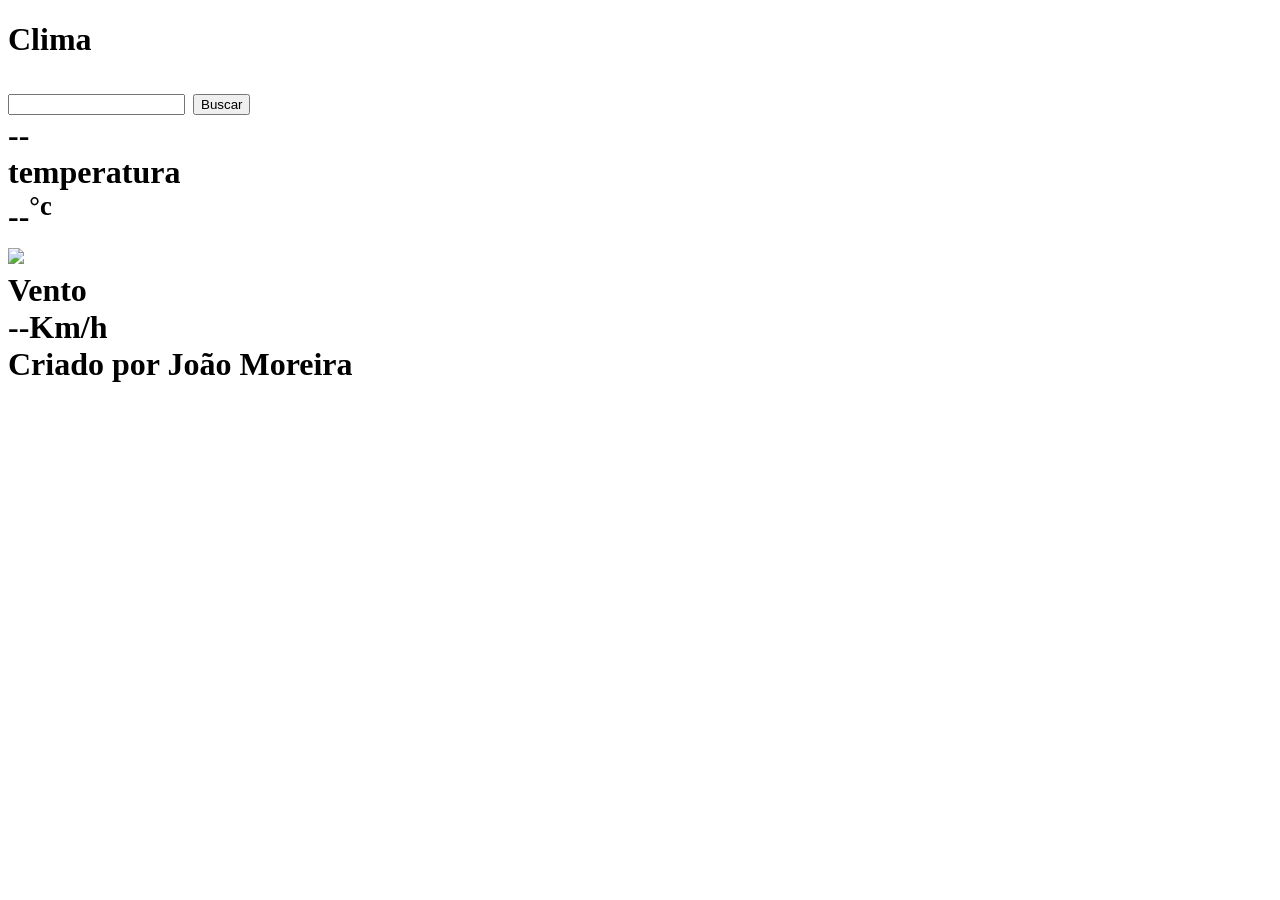
==== index.html @ 2b191375 "first commit" ====
<!DOCTYPE html>
<html lang="pt">
<head>
   <meta charset="UTF-8">
   <meta http-equiv="X-UA-Compatible" content="IE=edge">
   <meta name="viewport" content="width=diverce-width,initial-scale=1.0">
   <title>clima</title>
   <link rel="stylesheet" href="style.css"/>  
   </head>
   <body>
   <h1>Clima<h1>
   <form class="busca">
     <input type="search" id="searchInput"/>
     <button>Buscar</button>
     </form>
     <div class="resultado">
       <div class="titulo">--</div>
       
       <div class="info">
        <div class="temp">
        <div class="tempTitulo">temperatura</div>
        <div class="temInfo">--<sup>°c</sup></div>
        <img src="http://operweathermap.org/img/wn/10d@2x.png"/>
       </div>
       <div class="vento">
        <div class="ventoTitulo">Vento</div>
        <div class="ventoInfo">--<span>Km/h</span></div>
        <div class="ventoPonto" style="transform: rotate(0deg)"></div>
         </div>
    </div>
  </div>
</div> 
<div class="aviso"></div>
<footer>Criado por João Moreira</footer>
</body>
</html>
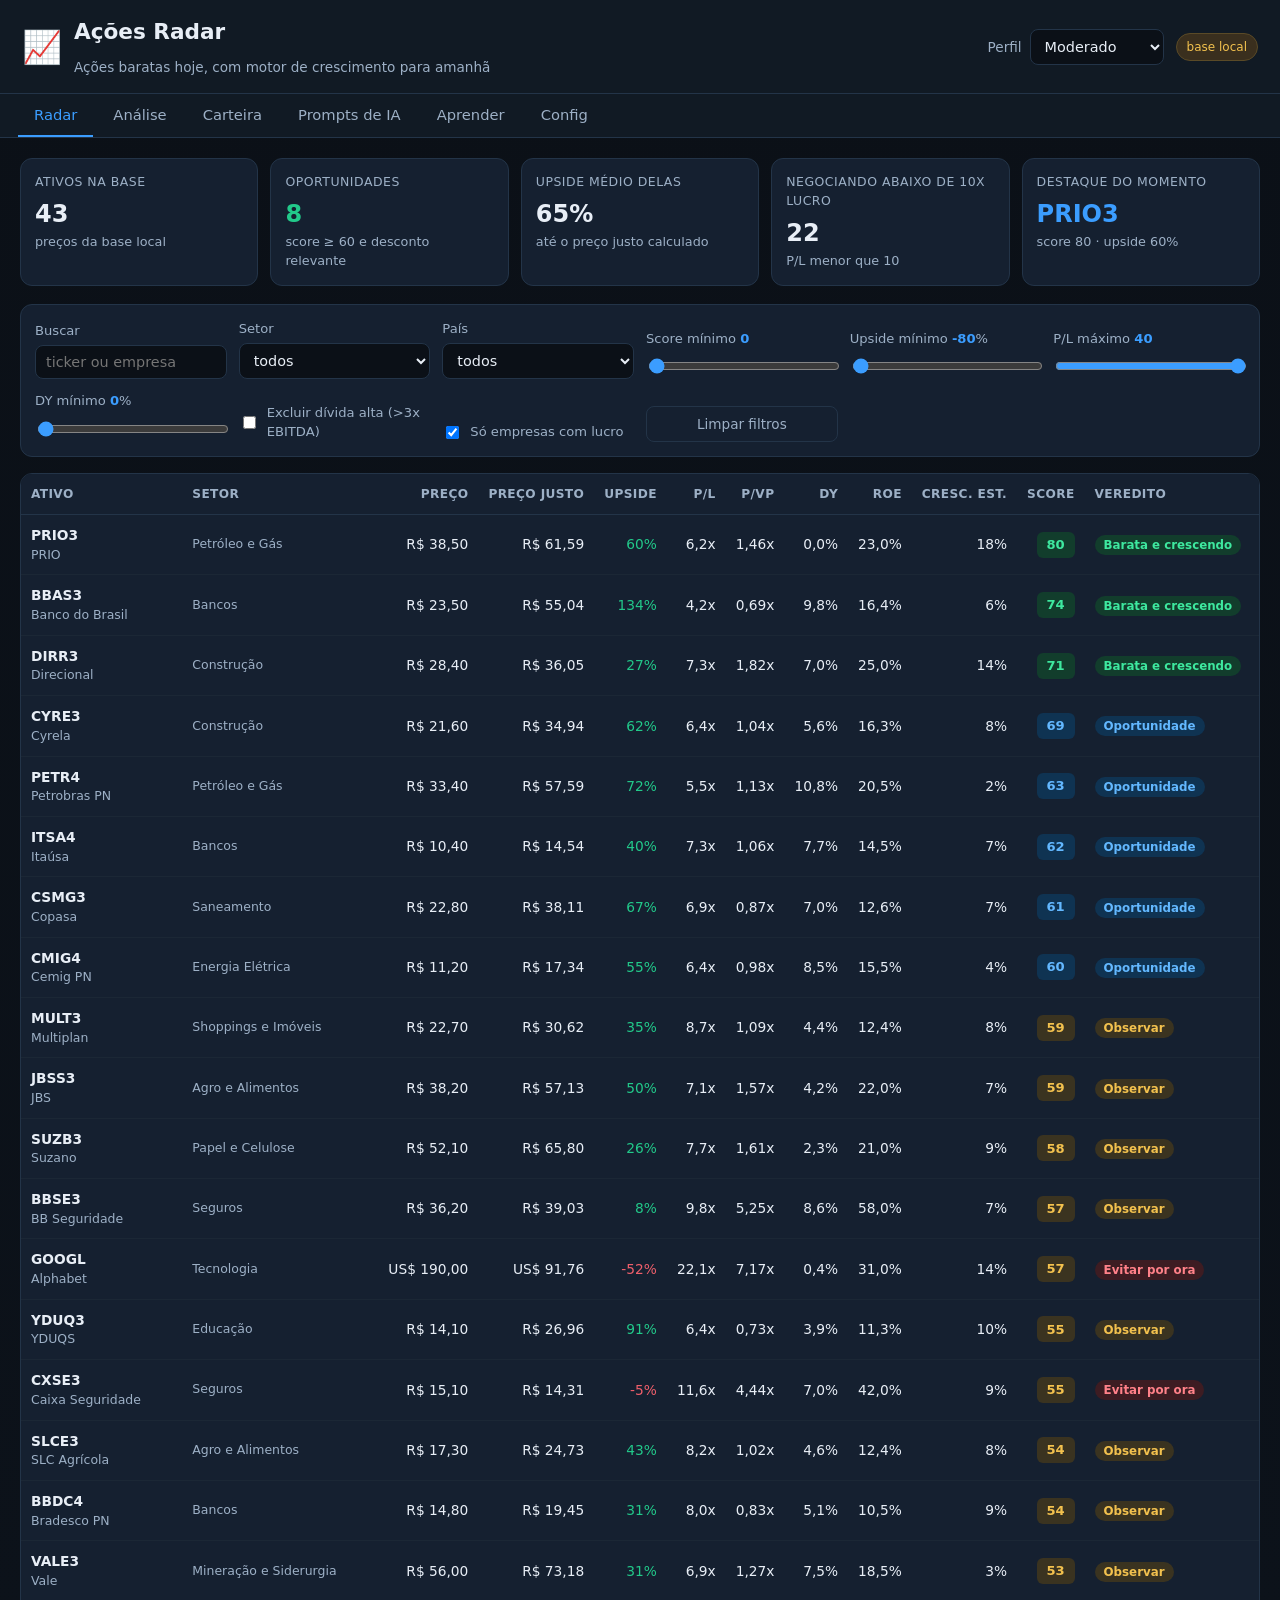
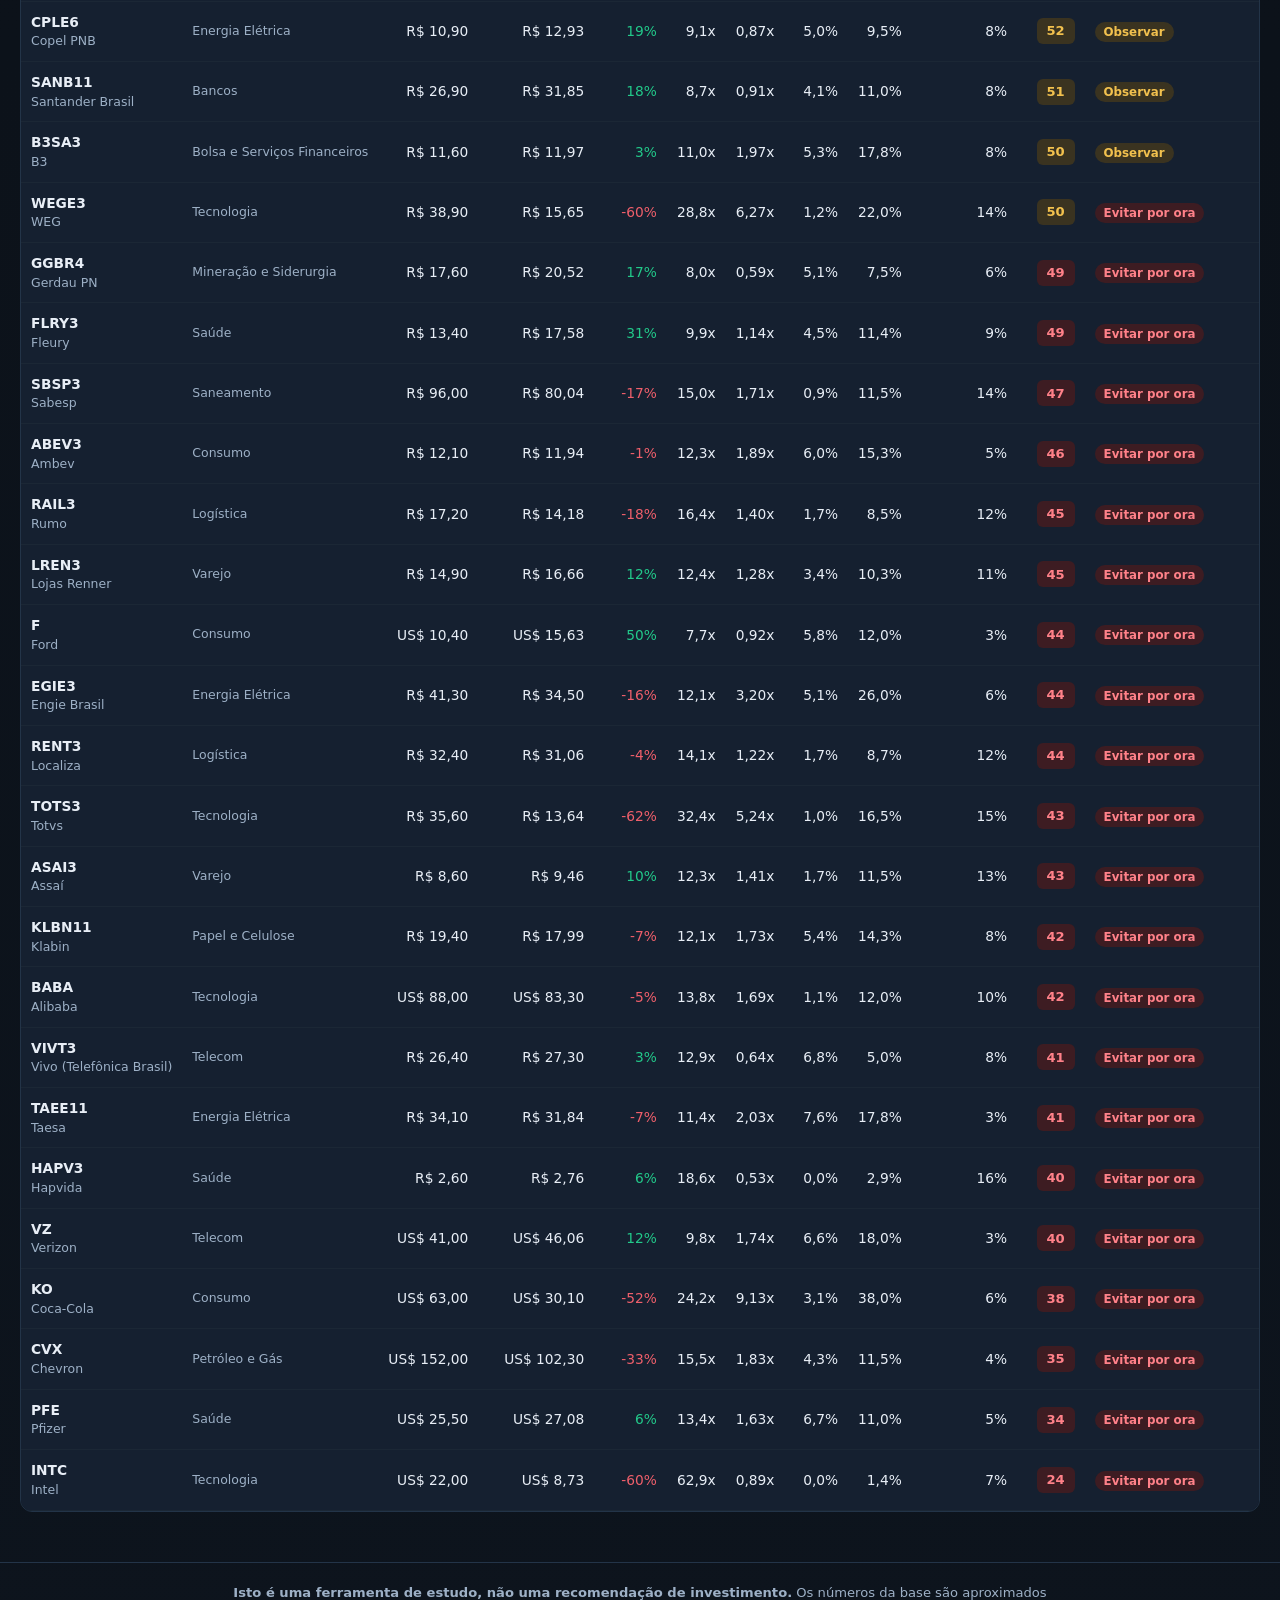
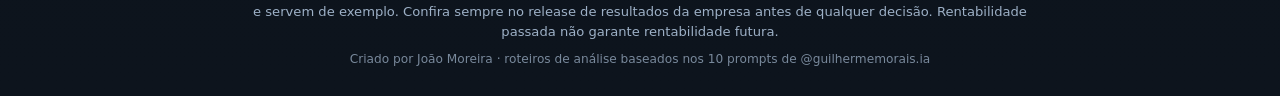
==== commit f3fe2872: "Cria Ações Radar: app para achar ações baratas com potencial de crescimento Aplicação web (HTML/CSS/" ====
--- a/index.html
+++ b/index.html
@@ -1,36 +1,211 @@
 <!DOCTYPE html>
-<html lang="pt">
+<html lang="pt-BR">
 <head>
-   <meta charset="UTF-8">
-   <meta http-equiv="X-UA-Compatible" content="IE=edge">
-   <meta name="viewport" content="width=diverce-width,initial-scale=1.0">
-   <title>clima</title>
-   <link rel="stylesheet" href="style.css"/>  
-   </head>
-   <body>
-   <h1>Clima<h1>
-   <form class="busca">
-     <input type="search" id="searchInput"/>
-     <button>Buscar</button>
-     </form>
-     <div class="resultado">
-       <div class="titulo">--</div>
-       
-       <div class="info">
-        <div class="temp">
-        <div class="tempTitulo">temperatura</div>
-        <div class="temInfo">--<sup>°c</sup></div>
-        <img src="http://operweathermap.org/img/wn/10d@2x.png"/>
-       </div>
-       <div class="vento">
-        <div class="ventoTitulo">Vento</div>
-        <div class="ventoInfo">--<span>Km/h</span></div>
-        <div class="ventoPonto" style="transform: rotate(0deg)"></div>
-         </div>
-    </div>
-  </div>
-</div> 
-<div class="aviso"></div>
-<footer>Criado por João Moreira</footer>
+<meta charset="UTF-8">
+<meta name="viewport" content="width=device-width, initial-scale=1.0">
+<title>Ações Radar — encontre ações baratas com potencial de crescimento</title>
+<meta name="description" content="App para estudar e indicar ações com preço abaixo do valor justo e motor de crescimento.">
+<link rel="stylesheet" href="style.css">
+</head>
+<body>
+
+<header class="topo">
+  <div class="marca">
+    <span class="logo">📈</span>
+    <div>
+      <h1>Ações Radar</h1>
+      <p class="sub">Ações baratas hoje, com motor de crescimento para amanhã</p>
+    </div>
+  </div>
+  <div class="topo-acoes">
+    <label class="campo-inline">
+      <span>Perfil</span>
+      <select id="perfil">
+        <option value="conservador">Conservador</option>
+        <option value="moderado" selected>Moderado</option>
+        <option value="agressivo">Agressivo</option>
+      </select>
+    </label>
+    <span id="badgeDados" class="badge-dados" title="Origem dos dados">base local</span>
+  </div>
+</header>
+
+<nav class="abas" id="abas">
+  <button class="aba ativa" data-aba="radar">Radar</button>
+  <button class="aba" data-aba="analise">Análise</button>
+  <button class="aba" data-aba="carteira">Carteira</button>
+  <button class="aba" data-aba="prompts">Prompts de IA</button>
+  <button class="aba" data-aba="aprender">Aprender</button>
+  <button class="aba" data-aba="config">Config</button>
+</nav>
+
+<main>
+
+<!-- ================= RADAR ================= -->
+<section class="painel ativo" id="painel-radar">
+  <div class="resumo" id="resumo"></div>
+
+  <div class="filtros">
+    <label class="campo"><span>Buscar</span>
+      <input type="search" id="fBusca" placeholder="ticker ou empresa">
+    </label>
+    <label class="campo"><span>Setor</span>
+      <select id="fSetor"><option value="">todos</option></select>
+    </label>
+    <label class="campo"><span>País</span>
+      <select id="fPais">
+        <option value="">todos</option>
+        <option value="BR">Brasil</option>
+        <option value="US">EUA</option>
+      </select>
+    </label>
+    <label class="campo"><span>Score mínimo <b id="vScore">0</b></span>
+      <input type="range" id="fScore" min="0" max="90" value="0" step="5">
+    </label>
+    <label class="campo"><span>Upside mínimo <b id="vUpside">-80</b>%</span>
+      <input type="range" id="fUpside" min="-80" max="100" value="-80" step="5">
+    </label>
+    <label class="campo"><span>P/L máximo <b id="vPL">40</b></span>
+      <input type="range" id="fPL" min="3" max="40" value="40" step="1">
+    </label>
+    <label class="campo"><span>DY mínimo <b id="vDY">0</b>%</span>
+      <input type="range" id="fDY" min="0" max="10" value="0" step="0.5">
+    </label>
+    <label class="campo check">
+      <input type="checkbox" id="fDivida"> <span>Excluir dívida alta (&gt;3x EBITDA)</span>
+    </label>
+    <label class="campo check">
+      <input type="checkbox" id="fLucro" checked> <span>Só empresas com lucro</span>
+    </label>
+    <button class="btn-ghost" id="limparFiltros">Limpar filtros</button>
+  </div>
+
+  <div class="tabela-wrap">
+    <table class="tabela" id="tabela">
+      <thead>
+        <tr>
+          <th data-sort="ticker">Ativo</th>
+          <th data-sort="setor">Setor</th>
+          <th data-sort="preco" class="n">Preço</th>
+          <th data-sort="justo" class="n">Preço justo</th>
+          <th data-sort="upside" class="n">Upside</th>
+          <th data-sort="pl" class="n">P/L</th>
+          <th data-sort="pvp" class="n">P/VP</th>
+          <th data-sort="dy" class="n">DY</th>
+          <th data-sort="roe" class="n">ROE</th>
+          <th data-sort="cresc" class="n">Cresc. est.</th>
+          <th data-sort="score" class="n">Score</th>
+          <th>Veredito</th>
+          <th></th>
+        </tr>
+      </thead>
+      <tbody id="corpoTabela"></tbody>
+    </table>
+    <p class="vazio" id="vazio" hidden>Nenhuma ação passou nos filtros. Afrouxe algum critério.</p>
+  </div>
+</section>
+
+<!-- ================= ANÁLISE ================= -->
+<section class="painel" id="painel-analise">
+  <div class="linha-topo">
+    <label class="campo"><span>Ação</span>
+      <select id="selAtivo"></select>
+    </label>
+    <button class="btn" id="btnAddCarteira">+ Adicionar à carteira</button>
+  </div>
+  <div id="detalhe"></div>
+</section>
+
+<!-- ================= CARTEIRA ================= -->
+<section class="painel" id="painel-carteira">
+  <form class="form-carteira" id="formCarteira">
+    <label class="campo"><span>Ativo</span><select id="cAtivo"></select></label>
+    <label class="campo"><span>Quantidade</span><input type="number" id="cQtd" min="1" step="1" value="100"></label>
+    <label class="campo"><span>Preço médio pago</span><input type="number" id="cPreco" min="0" step="0.01" placeholder="0,00"></label>
+    <button class="btn" type="submit">Adicionar</button>
+  </form>
+  <div id="carteiraResumo"></div>
+  <div class="tabela-wrap">
+    <table class="tabela" id="tabelaCarteira">
+      <thead><tr>
+        <th>Ativo</th><th class="n">Qtd</th><th class="n">Preço médio</th><th class="n">Preço atual</th>
+        <th class="n">Investido</th><th class="n">Valor hoje</th><th class="n">Resultado</th>
+        <th class="n">% carteira</th><th class="n">Score</th><th class="n">Upside</th><th></th>
+      </tr></thead>
+      <tbody id="corpoCarteira"></tbody>
+    </table>
+  </div>
+  <div id="riscoCarteira"></div>
+</section>
+
+<!-- ================= PROMPTS ================= -->
+<section class="painel" id="painel-prompts">
+  <div class="aviso-box">
+    <strong>Como usar:</strong> escolha um roteiro, preencha os campos (o app já preenche com a ação selecionada
+    no Radar quando faz sentido), clique em <em>Gerar</em> e cole o texto em qualquer IA.
+    Peça sempre que a IA cite as fontes e a data dos números — modelos de linguagem não têm cotação em tempo real.
+  </div>
+  <div class="prompts-grid" id="promptsGrid"></div>
+</section>
+
+<!-- ================= APRENDER ================= -->
+<section class="painel" id="painel-aprender">
+  <div id="aprenderConteudo"></div>
+</section>
+
+<!-- ================= CONFIG ================= -->
+<section class="painel" id="painel-config">
+  <div class="cartao">
+    <h2>Premissas do modelo</h2>
+    <p class="ajuda">Estes números mudam o preço justo calculado. Mexa com critério: quanto maior a taxa de desconto, mais conservador (e mais baixo) fica o preço justo.</p>
+    <div class="grade-config">
+      <label class="campo"><span>Taxa de desconto (% a.a.) <b id="vTaxa">13</b></span>
+        <input type="range" id="pTaxa" min="8" max="20" step="0.5" value="13"></label>
+      <label class="campo"><span>Crescimento perpétuo (% a.a.) <b id="vPerp">4</b></span>
+        <input type="range" id="pPerp" min="0" max="6" step="0.5" value="4"></label>
+      <label class="campo"><span>Yield desejado — método Bazin (%) <b id="vYield">6</b></span>
+        <input type="range" id="pYield" min="3" max="12" step="0.5" value="6"></label>
+      <label class="campo"><span>Margem de segurança exigida (%) <b id="vMargem">25</b></span>
+        <input type="range" id="pMargem" min="0" max="50" step="5" value="25"></label>
+    </div>
+  </div>
+
+  <div class="cartao">
+    <h2>Preços em tempo real (opcional)</h2>
+    <p class="ajuda">A base local traz preços de exemplo. Para puxar a cotação atual, cole um token gratuito da
+      <a href="https://brapi.dev" target="_blank" rel="noopener">brapi.dev</a> (ações da B3). O token fica salvo só no seu navegador.</p>
+    <div class="linha-topo">
+      <label class="campo"><span>Token brapi</span><input type="password" id="token" placeholder="seu token"></label>
+      <button class="btn" id="btnAtualizar">Atualizar preços</button>
+      <span id="statusApi" class="status"></span>
+    </div>
+  </div>
+
+  <div class="cartao">
+    <h2>Editar a base de dados</h2>
+    <p class="ajuda">Os fundamentos abaixo alimentam todo o app. Atualize com os números do último balanço
+      (site de RI da empresa, Status Invest, Fundamentei) e clique em salvar. Fica guardado no seu navegador.</p>
+    <textarea id="editorDados" spellcheck="false"></textarea>
+    <div class="linha-topo">
+      <button class="btn" id="btnSalvarDados">Salvar base</button>
+      <button class="btn-ghost" id="btnResetDados">Restaurar base original</button>
+      <span id="statusDados" class="status"></span>
+    </div>
+  </div>
+</section>
+
+</main>
+
+<footer class="rodape">
+  <p><strong>Isto é uma ferramenta de estudo, não uma recomendação de investimento.</strong>
+     Os números da base são aproximados e servem de exemplo. Confira sempre no release de resultados da empresa
+     antes de qualquer decisão. Rentabilidade passada não garante rentabilidade futura.</p>
+  <p class="creditos">Criado por João Moreira · roteiros de análise baseados nos 10 prompts de @guilhermemorais.ia</p>
+</footer>
+
+<script src="js/data.js"></script>
+<script src="js/engine.js"></script>
+<script src="js/prompts.js"></script>
+<script src="js/app.js"></script>
 </body>
 </html>
--- a/style.css
+++ b/style.css
@@ -0,0 +1,212 @@
+/* ===== Ações Radar — estilos ===== */
+:root{
+  --bg:#0b1017;
+  --bg2:#111a24;
+  --card:#152030;
+  --card2:#1b2a3d;
+  --linha:#233448;
+  --txt:#e8eef6;
+  --txt2:#9db0c6;
+  --azul:#3b9dff;
+  --verde:#22c98a;
+  --amarelo:#f2c14e;
+  --laranja:#f28f4e;
+  --vermelho:#ef5f6b;
+  --roxo:#a78bfa;
+  --raio:12px;
+}
+*{box-sizing:border-box}
+body{
+  margin:0;
+  background:linear-gradient(180deg,#0b1017 0%,#0d141d 100%);
+  color:var(--txt);
+  font-family:"Segoe UI",system-ui,-apple-system,Roboto,Arial,sans-serif;
+  font-size:15px;
+  line-height:1.5;
+  min-height:100vh;
+}
+a{color:var(--azul)}
+h1,h2,h3{margin:0 0 .4em}
+h1{font-size:1.35rem}
+h2{font-size:1.1rem}
+
+/* ---- topo ---- */
+.topo{
+  display:flex;justify-content:space-between;align-items:center;gap:16px;flex-wrap:wrap;
+  padding:16px 22px;background:var(--bg2);border-bottom:1px solid var(--linha);
+}
+.marca{display:flex;align-items:center;gap:12px}
+.logo{font-size:2rem}
+.sub{margin:0;color:var(--txt2);font-size:.85rem}
+.topo-acoes{display:flex;align-items:center;gap:12px}
+.badge-dados{
+  background:#1e3a2c;color:var(--verde);border:1px solid #275a41;
+  padding:4px 10px;border-radius:999px;font-size:.75rem
+}
+.badge-dados.local{background:#3a2f1e;color:var(--amarelo);border-color:#5a4a27}
+
+/* ---- abas ---- */
+.abas{display:flex;gap:4px;padding:0 18px;background:var(--bg2);border-bottom:1px solid var(--linha);overflow-x:auto}
+.aba{
+  background:none;border:none;border-bottom:2px solid transparent;color:var(--txt2);
+  padding:12px 16px;font-size:.92rem;cursor:pointer;white-space:nowrap;font-family:inherit
+}
+.aba:hover{color:var(--txt)}
+.aba.ativa{color:var(--azul);border-bottom-color:var(--azul)}
+
+main{padding:20px;max-width:1400px;margin:0 auto}
+.painel{display:none}
+.painel.ativo{display:block}
+
+/* ---- resumo ---- */
+.resumo{display:grid;grid-template-columns:repeat(auto-fit,minmax(180px,1fr));gap:12px;margin-bottom:18px}
+.kpi{background:var(--card);border:1px solid var(--linha);border-radius:var(--raio);padding:14px}
+.kpi .rot{color:var(--txt2);font-size:.78rem;text-transform:uppercase;letter-spacing:.04em}
+.kpi .val{font-size:1.5rem;font-weight:700;margin-top:4px}
+.kpi .obs{color:var(--txt2);font-size:.8rem}
+
+/* ---- filtros ---- */
+.filtros{
+  display:grid;grid-template-columns:repeat(auto-fit,minmax(190px,1fr));gap:12px;align-items:end;
+  background:var(--card);border:1px solid var(--linha);border-radius:var(--raio);padding:14px;margin-bottom:16px
+}
+.campo{display:flex;flex-direction:column;gap:5px;font-size:.82rem;color:var(--txt2)}
+.campo b{color:var(--azul)}
+.campo.check{flex-direction:row;align-items:center;gap:8px}
+.campo-inline{display:flex;align-items:center;gap:8px;font-size:.85rem;color:var(--txt2)}
+input,select,textarea{
+  background:var(--bg);border:1px solid var(--linha);color:var(--txt);
+  border-radius:8px;padding:8px 10px;font-size:.9rem;font-family:inherit;width:100%
+}
+input[type=range]{padding:0;height:22px;accent-color:var(--azul)}
+input[type=checkbox]{width:auto}
+textarea{min-height:220px;font-family:ui-monospace,Consolas,monospace;font-size:.8rem;resize:vertical}
+.btn{
+  background:var(--azul);border:none;color:#04121f;font-weight:700;
+  padding:9px 16px;border-radius:8px;cursor:pointer;font-size:.88rem;font-family:inherit
+}
+.btn:hover{filter:brightness(1.1)}
+.btn-ghost{
+  background:transparent;border:1px solid var(--linha);color:var(--txt2);
+  padding:9px 14px;border-radius:8px;cursor:pointer;font-size:.85rem;font-family:inherit
+}
+.btn-ghost:hover{color:var(--txt);border-color:var(--azul)}
+.btn-mini{background:var(--card2);border:1px solid var(--linha);color:var(--azul);
+  padding:4px 10px;border-radius:6px;cursor:pointer;font-size:.78rem;font-family:inherit}
+.btn-mini:hover{background:var(--linha)}
+
+/* ---- tabela ---- */
+.tabela-wrap{overflow-x:auto;background:var(--card);border:1px solid var(--linha);border-radius:var(--raio)}
+.tabela{width:100%;border-collapse:collapse;font-size:.86rem;min-width:1020px}
+.tabela th{
+  text-align:left;padding:11px 10px;color:var(--txt2);font-weight:600;font-size:.76rem;
+  text-transform:uppercase;letter-spacing:.03em;border-bottom:1px solid var(--linha);
+  cursor:pointer;user-select:none;white-space:nowrap;position:sticky;top:0;background:var(--card)
+}
+.tabela th.n,.tabela td.n{text-align:right}
+.tabela th:hover{color:var(--azul)}
+.tabela td{padding:10px;border-bottom:1px solid #1b2735;white-space:nowrap}
+.tabela tbody tr:hover{background:var(--card2)}
+.tk{font-weight:700}
+.nm{color:var(--txt2);font-size:.78rem}
+.pos{color:var(--verde)}
+.neg{color:var(--vermelho)}
+
+.pill{padding:3px 9px;border-radius:999px;font-size:.74rem;font-weight:600;white-space:nowrap}
+.pill.otimo{background:#123d2c;color:#3ee89f}
+.pill.bom{background:#0f3352;color:#63b8ff}
+.pill.neutro{background:#3a3320;color:#f2c14e}
+.pill.caro{background:#3b2a18;color:#f6a35c}
+.pill.ruim{background:#3d1c22;color:#ff8189}
+
+.score-bola{
+  display:inline-flex;align-items:center;justify-content:center;
+  width:38px;height:26px;border-radius:6px;font-weight:700;font-size:.82rem
+}
+.s-alto{background:#123d2c;color:#3ee89f}
+.s-medio{background:#0f3352;color:#63b8ff}
+.s-baixo{background:#3a3320;color:#f2c14e}
+.s-min{background:#3d1c22;color:#ff8189}
+.vazio{padding:30px;text-align:center;color:var(--txt2)}
+
+/* ---- detalhe ---- */
+.linha-topo{display:flex;gap:12px;align-items:flex-end;flex-wrap:wrap;margin-bottom:16px}
+.cartao{background:var(--card);border:1px solid var(--linha);border-radius:var(--raio);padding:18px;margin-bottom:16px}
+.ajuda{color:var(--txt2);font-size:.85rem;margin:0 0 12px}
+.grade{display:grid;grid-template-columns:repeat(auto-fit,minmax(150px,1fr));gap:12px}
+.mini{background:var(--bg2);border:1px solid var(--linha);border-radius:9px;padding:10px}
+.mini .rot{color:var(--txt2);font-size:.72rem;text-transform:uppercase;letter-spacing:.03em}
+.mini .val{font-size:1.15rem;font-weight:700;margin-top:2px}
+.mini .obs{color:var(--txt2);font-size:.75rem}
+
+.barra{height:9px;background:var(--bg);border-radius:99px;overflow:hidden;margin-top:6px}
+.barra > i{display:block;height:100%;border-radius:99px}
+.b-valor{background:var(--verde)} .b-cresc{background:var(--azul)}
+.b-qual{background:var(--roxo)} .b-risco{background:var(--amarelo)}
+
+.lista-diag{list-style:none;padding:0;margin:0}
+.lista-diag li{padding:7px 0 7px 24px;position:relative;border-bottom:1px solid #1b2735;font-size:.88rem}
+.lista-diag li:last-child{border-bottom:none}
+.lista-diag.forte li::before{content:"▲";position:absolute;left:0;color:var(--verde);font-size:.75rem}
+.lista-diag.fraco li::before{content:"▼";position:absolute;left:0;color:var(--vermelho);font-size:.75rem}
+.duas-col{display:grid;grid-template-columns:1fr 1fr;gap:16px}
+@media(max-width:820px){.duas-col{grid-template-columns:1fr}}
+
+.metodos{width:100%;border-collapse:collapse;font-size:.86rem}
+.metodos td{padding:8px 6px;border-bottom:1px solid #1b2735}
+.metodos td:last-child{text-align:right;font-weight:600}
+
+/* ---- prompts ---- */
+.aviso-box{
+  background:#132436;border:1px solid #23507c;border-left:4px solid var(--azul);
+  border-radius:9px;padding:14px 16px;margin-bottom:18px;font-size:.88rem
+}
+.prompts-grid{display:grid;grid-template-columns:repeat(auto-fit,minmax(340px,1fr));gap:16px}
+.prompt-card{background:var(--card);border:1px solid var(--linha);border-radius:var(--raio);padding:16px}
+.prompt-card h3{font-size:1rem;margin-bottom:2px}
+.prompt-card .casa{color:var(--roxo);font-size:.75rem;text-transform:uppercase;letter-spacing:.05em}
+.prompt-card .resumo-p{color:var(--txt2);font-size:.85rem;margin:8px 0 12px}
+.prompt-campos{display:grid;gap:10px;margin-bottom:12px}
+.prompt-saida{
+  background:var(--bg);border:1px solid var(--linha);border-radius:9px;padding:12px;
+  font-size:.8rem;white-space:pre-wrap;max-height:280px;overflow:auto;margin-top:12px;color:#cfe0f2
+}
+.num-prompt{
+  display:inline-flex;align-items:center;justify-content:center;width:24px;height:24px;
+  background:var(--card2);color:var(--azul);border-radius:6px;font-size:.8rem;font-weight:700;margin-right:8px
+}
+
+/* ---- aprender ---- */
+.glossario{display:grid;grid-template-columns:repeat(auto-fit,minmax(280px,1fr));gap:14px}
+.termo{background:var(--bg2);border:1px solid var(--linha);border-radius:10px;padding:14px}
+.termo h4{margin:0 0 6px;color:var(--azul);font-size:.95rem}
+.termo p{margin:0;font-size:.86rem;color:#c6d5e6}
+.termo .regra{margin-top:8px;font-size:.8rem;color:var(--verde)}
+.passos{counter-reset:p;list-style:none;padding:0}
+.passos li{counter-increment:p;position:relative;padding:10px 0 10px 40px;border-bottom:1px solid #1b2735}
+.passos li::before{
+  content:counter(p);position:absolute;left:0;top:9px;width:26px;height:26px;border-radius:50%;
+  background:var(--card2);color:var(--azul);display:flex;align-items:center;justify-content:center;
+  font-size:.8rem;font-weight:700
+}
+
+/* ---- config / carteira ---- */
+.grade-config{display:grid;grid-template-columns:repeat(auto-fit,minmax(230px,1fr));gap:16px}
+.form-carteira{
+  display:grid;grid-template-columns:repeat(auto-fit,minmax(150px,1fr));gap:12px;align-items:end;
+  background:var(--card);border:1px solid var(--linha);border-radius:var(--raio);padding:14px;margin-bottom:16px
+}
+.status{font-size:.82rem;color:var(--txt2)}
+.status.ok{color:var(--verde)} .status.erro{color:var(--vermelho)}
+.heat{display:grid;gap:8px}
+.heat-linha{display:grid;grid-template-columns:170px 1fr 60px;align-items:center;gap:10px;font-size:.84rem}
+.heat-barra{height:16px;background:var(--bg);border-radius:5px;overflow:hidden}
+.heat-barra > i{display:block;height:100%}
+
+/* ---- rodapé ---- */
+.rodape{
+  border-top:1px solid var(--linha);margin-top:30px;padding:20px;
+  color:var(--txt2);font-size:.82rem;text-align:center
+}
+.rodape p{max-width:820px;margin:0 auto 8px}
+.creditos{font-size:.76rem;opacity:.75}
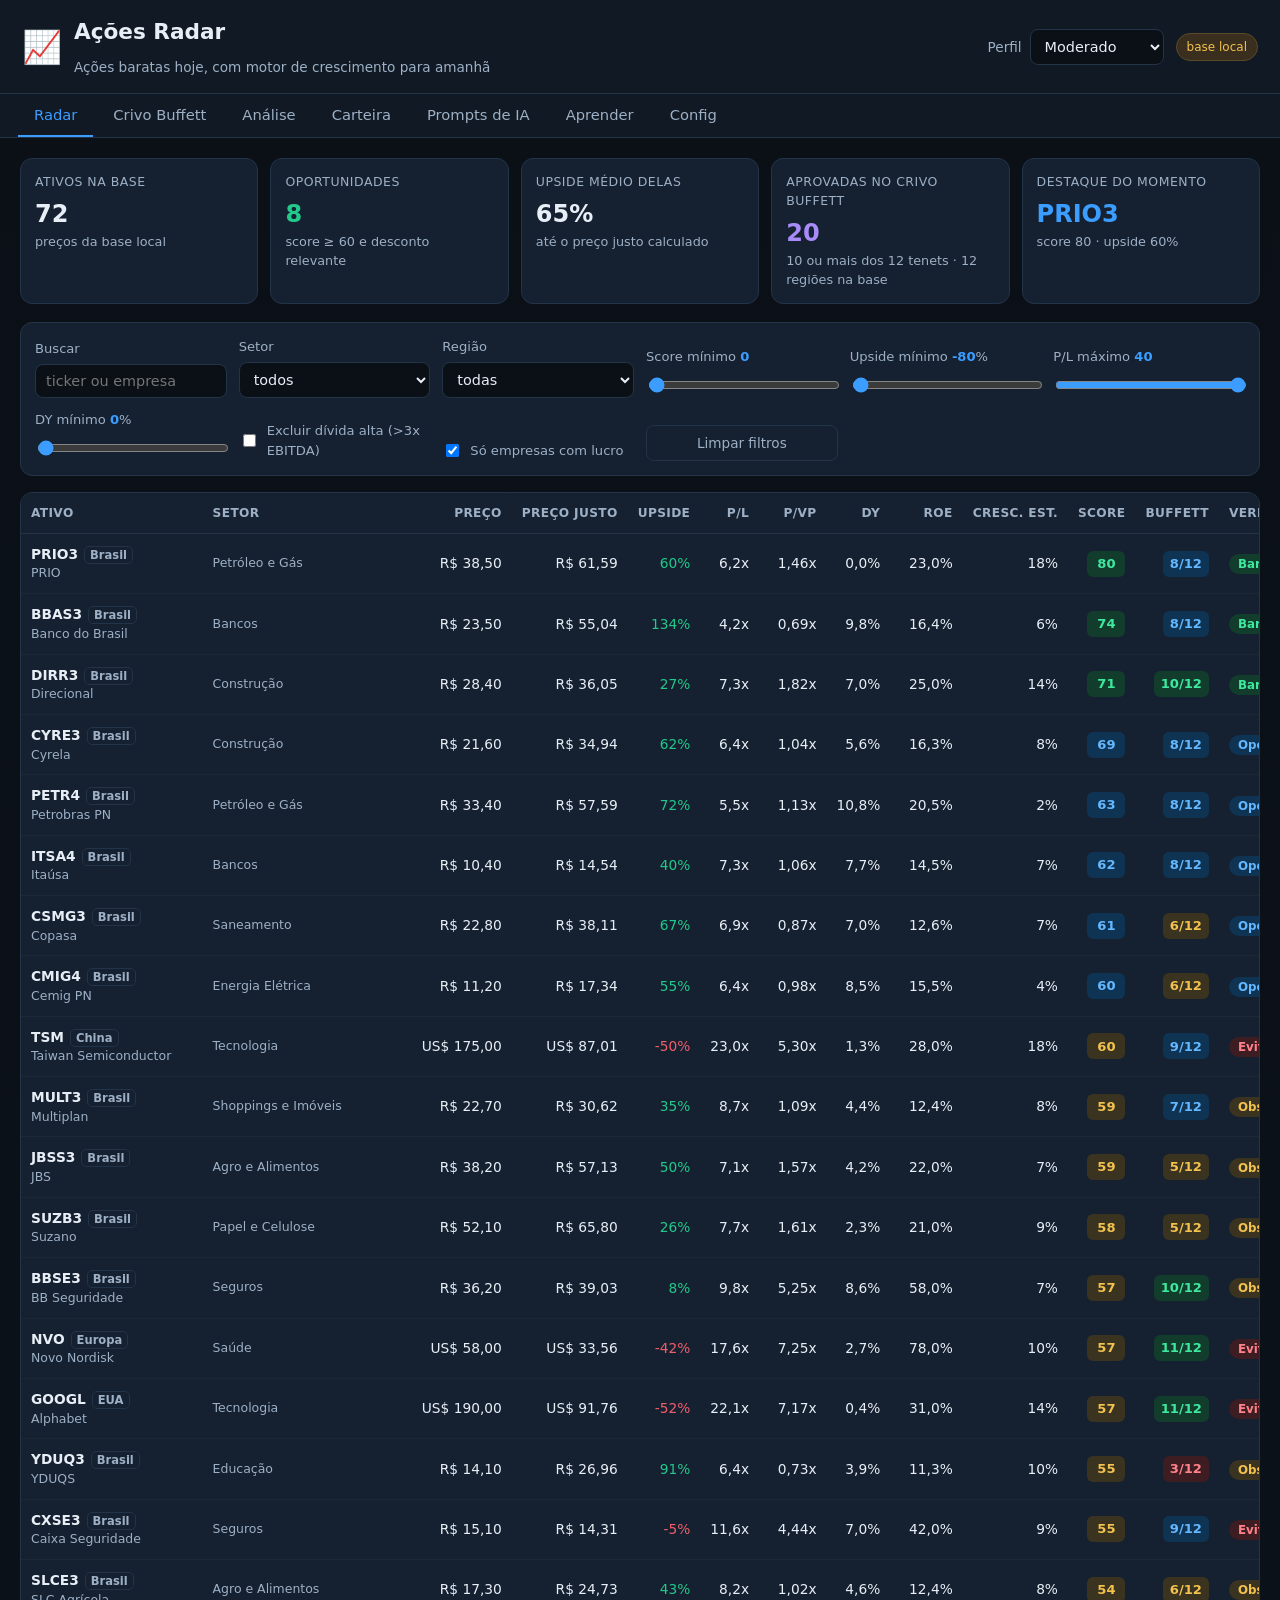
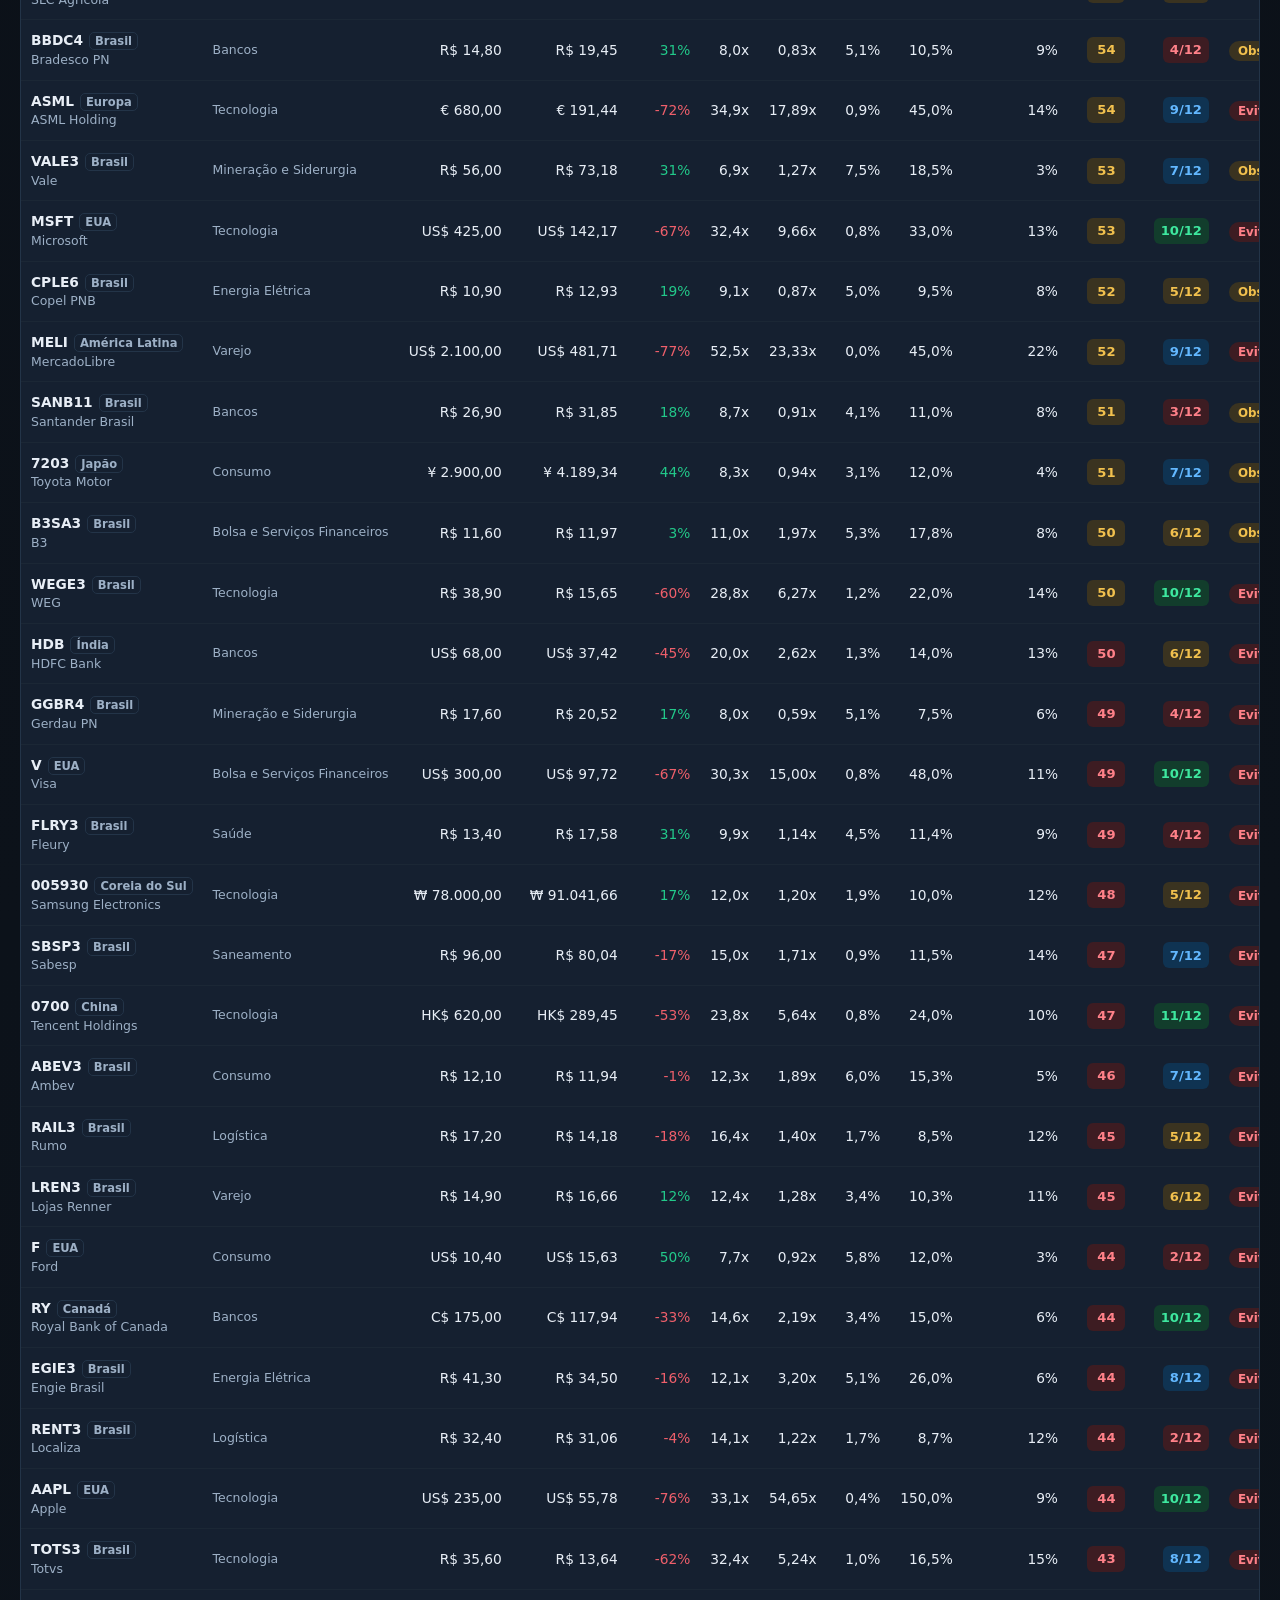
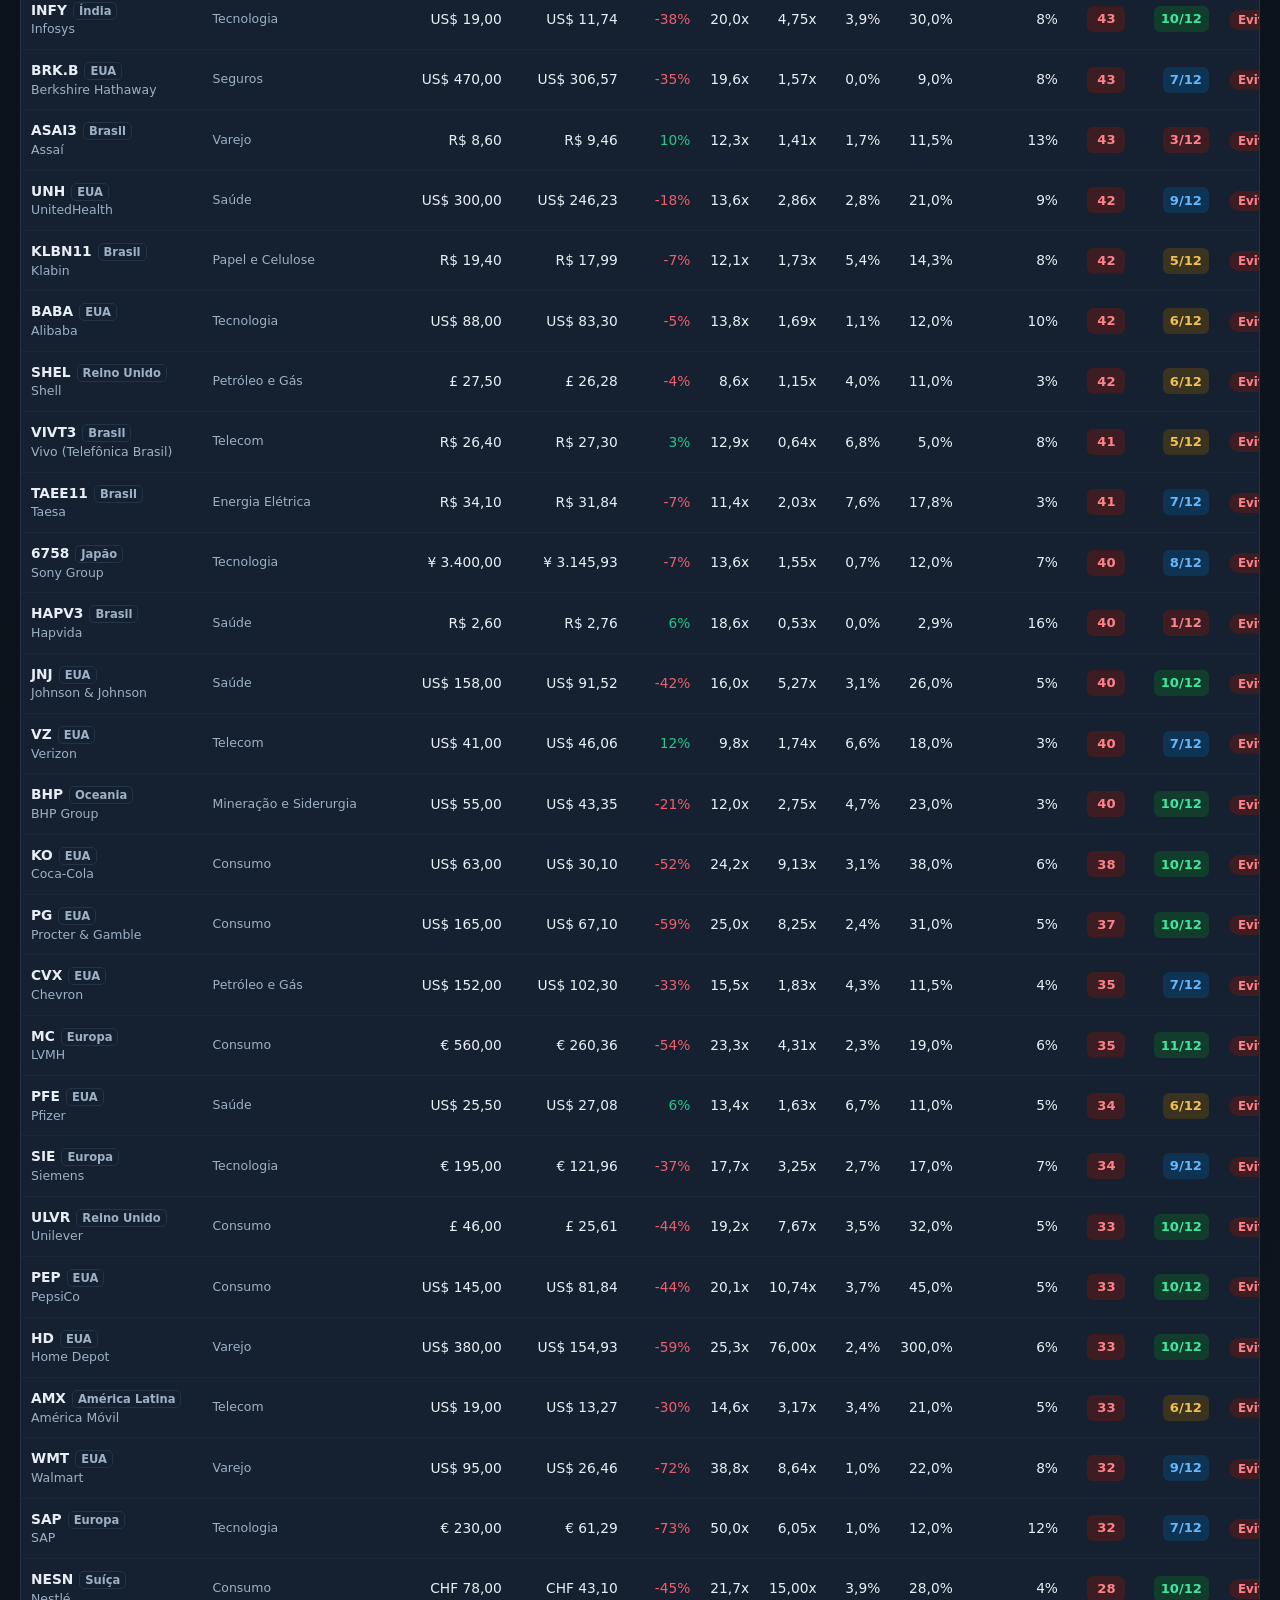
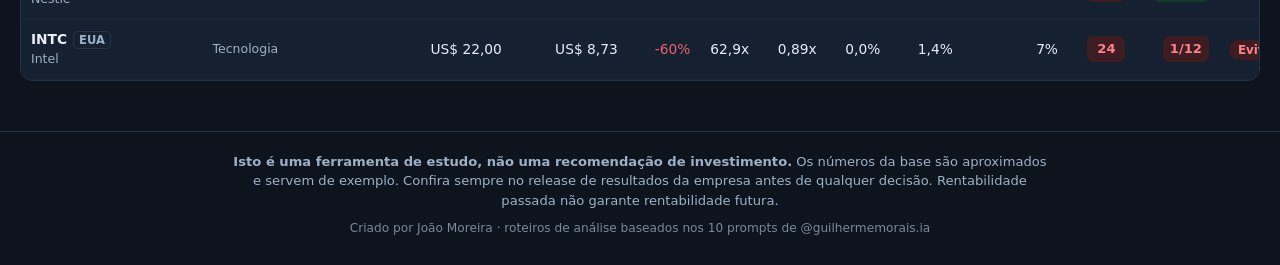
==== commit cabd90a1: "Adiciona crivo Buffett-Munger e universo global de 72 ações Pesquisa do sistema de Warren Buffett e " ====
--- a/index.html
+++ b/index.html
@@ -32,6 +32,7 @@
 
 <nav class="abas" id="abas">
   <button class="aba ativa" data-aba="radar">Radar</button>
+  <button class="aba" data-aba="buffett">Crivo Buffett</button>
   <button class="aba" data-aba="analise">Análise</button>
   <button class="aba" data-aba="carteira">Carteira</button>
   <button class="aba" data-aba="prompts">Prompts de IA</button>
@@ -52,12 +53,8 @@
     <label class="campo"><span>Setor</span>
       <select id="fSetor"><option value="">todos</option></select>
     </label>
-    <label class="campo"><span>País</span>
-      <select id="fPais">
-        <option value="">todos</option>
-        <option value="BR">Brasil</option>
-        <option value="US">EUA</option>
-      </select>
+    <label class="campo"><span>Região</span>
+      <select id="fRegiao"><option value="">todas</option></select>
     </label>
     <label class="campo"><span>Score mínimo <b id="vScore">0</b></span>
       <input type="range" id="fScore" min="0" max="90" value="0" step="5">
@@ -95,6 +92,7 @@
           <th data-sort="roe" class="n">ROE</th>
           <th data-sort="cresc" class="n">Cresc. est.</th>
           <th data-sort="score" class="n">Score</th>
+          <th data-sort="buffett" class="n">Buffett</th>
           <th>Veredito</th>
           <th></th>
         </tr>
@@ -102,6 +100,42 @@
       <tbody id="corpoTabela"></tbody>
     </table>
     <p class="vazio" id="vazio" hidden>Nenhuma ação passou nos filtros. Afrouxe algum critério.</p>
+  </div>
+</section>
+
+
+<!-- ================= CRIVO BUFFETT ================= -->
+<section class="painel" id="painel-buffett">
+  <div id="buffettIntro"></div>
+  <div class="filtros">
+    <label class="campo"><span>Região</span><select id="bRegiao"><option value="">todas</option></select></label>
+    <label class="campo"><span>Selo</span><select id="bSelo"><option value="">todos</option></select></label>
+    <label class="campo"><span>Fosso mínimo</span>
+      <select id="bMoat">
+        <option value="0">qualquer</option>
+        <option value="1">estreito ou melhor</option>
+        <option value="2">sólido ou melhor</option>
+        <option value="3">apenas fosso largo</option>
+      </select></label>
+    <label class="campo"><span>Tenets aprovados (mín.) <b id="vTenets">0</b>/12</span>
+      <input type="range" id="bTenets" min="0" max="12" value="0" step="1"></label>
+    <label class="campo"><span>Margem de segurança mínima <b id="vMargemB">-100</b>%</span>
+      <input type="range" id="bMargem" min="-100" max="70" value="-100" step="5"></label>
+    <label class="campo check"><input type="checkbox" id="bCirculo"> <span>Só dentro do meu círculo</span></label>
+  </div>
+  <div class="tabela-wrap">
+    <table class="tabela" id="tabelaBuffett">
+      <thead><tr>
+        <th data-sortb="ticker">Ativo</th><th data-sortb="regiao">Região</th><th data-sortb="moat">Fosso</th>
+        <th data-sortb="tenets" class="n">Tenets</th><th data-sortb="roic" class="n">ROIC</th>
+        <th data-sortb="oe" class="n">Lucro do dono</th><th data-sortb="juro" class="n">Juro local</th>
+        <th data-sortb="k" class="n">Custo capital</th><th data-sortb="intr" class="n">Valor intrínseco</th>
+        <th data-sortb="margem" class="n">Margem seg.</th><th data-sortb="compra" class="n">Comprar até</th>
+        <th>Selo</th><th></th>
+      </tr></thead>
+      <tbody id="corpoBuffett"></tbody>
+    </table>
+    <p class="vazio" id="vazioBuffett" hidden>Nenhuma empresa passou nesses critérios. É assim que deve ser: o crivo de Buffett reprova quase tudo.</p>
   </div>
 </section>
 
@@ -171,6 +205,40 @@
   </div>
 
   <div class="cartao">
+    <h2>Crivo Buffett — premissas</h2>
+    <p class="ajuda">Buffett desconta o lucro do proprietário pelo juro do título longo do governo local mais um prêmio.
+      O piso existe para que juro nominal baixo não transforme qualquer empresa em barganha.</p>
+    <div class="grade-config">
+      <label class="campo"><span>Prêmio sobre o juro longo (%) <b id="vPremio">3.5</b></span>
+        <input type="range" id="pPremio" min="0" max="8" step="0.5" value="3.5"></label>
+      <label class="campo"><span>Piso da taxa de desconto (%) <b id="vPiso">9</b></span>
+        <input type="range" id="pPiso" min="5" max="15" step="0.5" value="9"></label>
+      <label class="campo"><span>Margem de segurança exigida (%) <b id="vMargemBuf">30</b></span>
+        <input type="range" id="pMargemBuf" min="0" max="60" step="5" value="30"></label>
+      <label class="campo"><span>Moeda base da carteira</span>
+        <select id="moedaBase"><option value="BRL">Real (R$)</option><option value="USD">Dólar (US$)</option></select></label>
+    </div>
+  </div>
+
+  <div class="cartao">
+    <h2>Círculo de competência</h2>
+    <p class="ajuda">Munger não investe no que não entende. Marque os setores que você realmente acompanha —
+      o app passa a avisar quando uma ação estiver fora deles. Sem nada marcado, nenhum aviso aparece.</p>
+    <div class="circulo" id="circulo"></div>
+  </div>
+
+  <div class="cartao">
+    <h2>Câmbio e juro longo por região</h2>
+    <p class="ajuda">Câmbio converte a carteira para a moeda base. O juro longo é a taxa livre de risco usada no
+      desconto — atualize quando o cenário mudar.</p>
+    <textarea id="editorParams" spellcheck="false" style="min-height:150px"></textarea>
+    <div class="linha-topo">
+      <button class="btn" id="btnSalvarParams">Salvar parâmetros</button>
+      <span id="statusParams" class="status"></span>
+    </div>
+  </div>
+
+  <div class="cartao">
     <h2>Preços em tempo real (opcional)</h2>
     <p class="ajuda">A base local traz preços de exemplo. Para puxar a cotação atual, cole um token gratuito da
       <a href="https://brapi.dev" target="_blank" rel="noopener">brapi.dev</a> (ações da B3). O token fica salvo só no seu navegador.</p>
@@ -204,7 +272,9 @@
 </footer>
 
 <script src="js/data.js"></script>
+<script src="js/data-global.js"></script>
 <script src="js/engine.js"></script>
+<script src="js/buffett.js"></script>
 <script src="js/prompts.js"></script>
 <script src="js/app.js"></script>
 </body>
--- a/style.css
+++ b/style.css
@@ -121,7 +121,7 @@
 
 .score-bola{
   display:inline-flex;align-items:center;justify-content:center;
-  width:38px;height:26px;border-radius:6px;font-weight:700;font-size:.82rem
+  min-width:38px;padding:0 7px;height:26px;border-radius:6px;font-weight:700;font-size:.82rem
 }
 .s-alto{background:#123d2c;color:#3ee89f}
 .s-medio{background:#0f3352;color:#63b8ff}
@@ -210,3 +210,46 @@
 }
 .rodape p{max-width:820px;margin:0 auto 8px}
 .creditos{font-size:.76rem;opacity:.75}
+
+/* ===== crivo Buffett ===== */
+.tenets{display:grid;gap:14px}
+.tenet-grupo h4{
+  margin:0 0 8px;color:var(--txt2);font-size:.75rem;text-transform:uppercase;letter-spacing:.06em
+}
+.tenet{
+  display:grid;grid-template-columns:26px 1fr;gap:10px;align-items:start;
+  padding:9px 0;border-bottom:1px solid #1b2735
+}
+.tenet:last-child{border-bottom:none}
+.tenet .marca-ok{
+  width:22px;height:22px;border-radius:6px;display:flex;align-items:center;justify-content:center;
+  font-size:.8rem;font-weight:700
+}
+.ok-sim{background:#123d2c;color:#3ee89f}
+.ok-quase{background:#3a3320;color:#f2c14e}
+.ok-nao{background:#3d1c22;color:#ff8189}
+.tenet .nome{font-weight:600;font-size:.9rem}
+.tenet .detalhe{color:var(--txt2);font-size:.83rem;margin-top:2px}
+
+.selo{
+  display:inline-flex;align-items:center;gap:6px;padding:5px 12px;border-radius:999px;
+  font-size:.8rem;font-weight:700
+}
+.aviso-circulo{
+  background:#3a2f1e;border:1px solid #5a4a27;color:var(--amarelo);
+  border-radius:9px;padding:10px 14px;font-size:.85rem;margin-bottom:12px
+}
+.circulo{display:grid;grid-template-columns:repeat(auto-fit,minmax(210px,1fr));gap:8px}
+.circulo label{
+  display:flex;align-items:center;gap:8px;background:var(--bg2);border:1px solid var(--linha);
+  border-radius:8px;padding:8px 10px;font-size:.85rem;cursor:pointer
+}
+.circulo label:hover{border-color:var(--azul)}
+.circulo input{width:auto}
+.moat-chip{
+  display:inline-block;background:var(--card2);color:var(--roxo);border-radius:6px;
+  padding:2px 8px;font-size:.72rem;margin:2px 3px 0 0
+}
+.fonte-lista{list-style:none;padding:0;margin:8px 0 0;font-size:.83rem}
+.fonte-lista li{padding:3px 0}
+.moeda-tag{color:var(--txt2);font-size:.72rem;border:1px solid var(--linha);border-radius:5px;padding:1px 5px;margin-left:6px}
